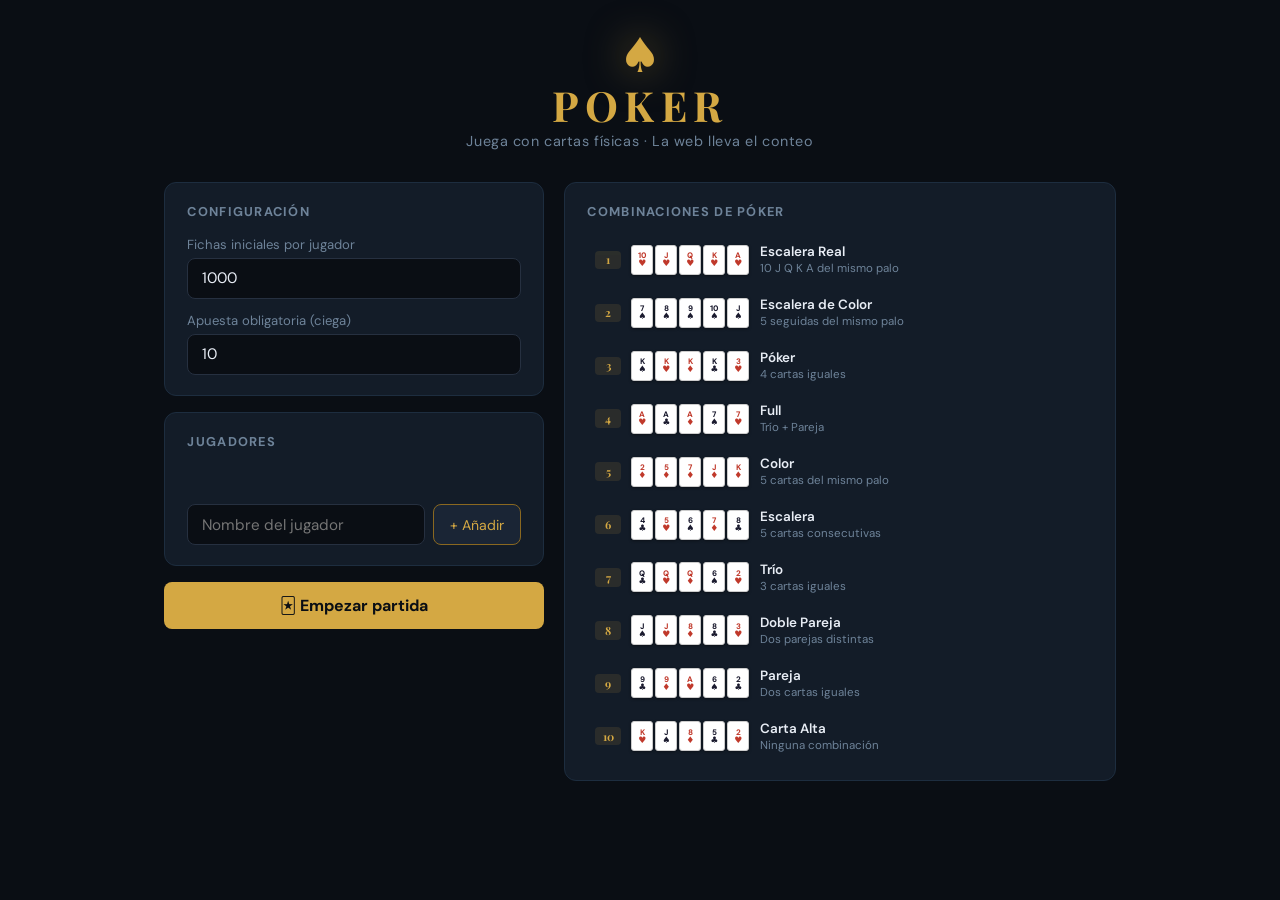
==== POKER/index.html @ 951e8f10 "Add files via upload" ====
<!DOCTYPE html>
<html lang="es">
<head>
  <meta charset="UTF-8">
  <meta name="viewport" content="width=device-width, initial-scale=1.0">
  <title>Poker — Contador de Fichas</title>
  <link rel="stylesheet" href="styles.css">
</head>
<body>
<div id="app">

  <!-- ══════════════════════ SETUP ══════════════════════ -->
  <section id="setup-screen" class="screen active">
    <div class="setup-wrap">
      <div class="setup-header">
        <div class="logo-suit">♠</div>
        <h1>POKER</h1>
        <p class="subtitle">Juega con cartas físicas · La web lleva el conteo</p>
      </div>
      <div class="setup-body">
        <div class="setup-col">
          <div class="setup-card">
            <h2>Configuración</h2>
            <label><span>Fichas iniciales por jugador</span>
              <input type="number" id="initial-money" min="1" value="1000" step="10"></label>
            <label><span>Apuesta obligatoria (ciega)</span>
              <input type="number" id="blind-bet" min="1" value="10" step="1"></label>
          </div>
          <div class="setup-card">
            <h2>Jugadores</h2>
            <div id="players-list"></div>
            <div class="add-player-row">
              <input type="text" id="new-player-name" placeholder="Nombre del jugador" maxlength="20">
              <button type="button" id="add-player-btn">+ Añadir</button>
            </div>
          </div>
          <div id="setup-errors" class="error-msg" hidden></div>
          <button type="button" id="start-game-btn" class="btn-primary">🃏 Empezar partida</button>
        </div>
        <div class="setup-col hands-col">
          <div class="setup-card hands-card">
            <h2>Combinaciones de Póker</h2>
            <div class="hands-visual-list" id="setup-hands-list"></div>
          </div>
        </div>
      </div>
    </div>
  </section>

  <!-- ══════════════════════ GAME ══════════════════════ -->
  <section id="game-screen" class="screen">
    <!-- Top bar -->
    <div class="game-topbar">
      <div class="topbar-left">
        <div class="round-pill">
          <span class="rdot" id="rdot-0"></span>
          <span class="rdot" id="rdot-1"></span>
          <span class="rdot" id="rdot-2"></span>
          <span class="rdot" id="rdot-3"></span>
          <span id="current-round-label" class="round-name">Apuesta inicial</span>
        </div>
      </div>
      <div class="topbar-center"><span class="logo-tiny">♠ POKER</span></div>
      <div class="topbar-right">
        <button class="hands-toggle-btn" id="hands-toggle-btn" title="Ver combinaciones">📋 Manos</button>
      </div>
    </div>

    <!-- Hands overlay -->
    <div id="hands-overlay" class="hands-overlay" hidden>
      <div class="hands-overlay-inner">
        <div class="hands-overlay-header">
          <h3>Combinaciones de Póker</h3>
          <button id="hands-overlay-close" class="overlay-close-btn">✕</button>
        </div>
        <div class="hands-visual-list overlay-hands" id="game-hands-list"></div>
      </div>
    </div>

    <!-- Table area -->
    <div class="game-arena" id="game-arena">
      <div class="poker-table-wrapper" id="poker-table-wrapper">
        <div class="poker-table">
          <div class="table-felt">
            <div class="table-rail-inner"></div>
            <div class="table-center-content">
              <div class="pot-chips-wrap" id="pot-chips"></div>
              <div class="pot-label-txt">BOTE</div>
              <div id="pot-amount" class="pot-num">0</div>
            </div>
          </div>
        </div>
        <div id="players-seats"></div>
      </div>
    </div>

    <!-- Bottom action bar -->
    <div class="action-bar" id="action-bar">
      <div class="action-bar-inner">
        <div class="turn-who">
          <span class="turn-label">Turno de</span>
          <strong id="current-player-name" class="turn-name">—</strong>
        </div>
        <div id="action-buttons" class="action-btns">
          <button type="button" id="btn-pass"  class="btn-action btn-pass">✋ Pasar</button>
          <button type="button" id="btn-call"  class="btn-action btn-call" hidden>🟡 Igualar</button>
          <button type="button" id="btn-raise" class="btn-action btn-raise">📈 Subir</button>
          <button type="button" id="btn-fold"  class="btn-action btn-fold">❌ Retirarse</button>
        </div>
      </div>
    </div>

    <!-- Raise modal -->
    <div id="raise-modal" class="modal" hidden>
      <div class="modal-content">
        <h3>¿Cuánto apuestas?</h3>
        <p class="modal-hint" id="raise-hint">Apuesta total en esta ronda</p>
        <input type="number" id="raise-amount" min="1" placeholder="Cantidad total">
        <div class="quick-bets">
          <button type="button" class="qb qb-sub" data-sub="1000">−1000</button>
          <button type="button" class="qb qb-sub" data-sub="100">−100</button>
          <button type="button" class="qb qb-sub" data-sub="10">−10</button>
          <span class="qb-divider"></span>
          <button type="button" class="qb" data-add="10">+10</button>
          <button type="button" class="qb" data-add="100">+100</button>
          <button type="button" class="qb" data-add="1000">+1000</button>
          <button type="button" class="qb qb-allin" id="btn-allin">All In</button>
        </div>
        <div class="modal-actions">
          <button type="button" id="raise-confirm" class="raise-confirm-btn">✅ Apostar</button>
          <button type="button" id="raise-cancel"  class="raise-cancel-btn">Cancelar</button>
        </div>
      </div>
    </div>
  </section>

  <!-- ══════════════════════ END ══════════════════════ -->
  <section id="end-screen" class="screen">
    <div class="end-wrap">
      <div class="end-main">
        <h1>🏆 Fin de la Mano</h1>
        <div class="end-pot-box">
          <div class="end-pot-chips" id="end-pot-chips"></div>
          <div class="pot-label-txt">BOTE</div>
          <div id="end-pot-amount" class="pot-num big">0</div>
        </div>
        <p id="end-winner-label" class="end-winner-label" hidden></p>
        <div id="end-tie-section" class="end-tie-section" hidden></div>
        <p class="who-won-lbl">¿Quién ha ganado?</p>
        <div id="winner-buttons"></div>
        <div class="end-actions">
          <button type="button" id="add-player-between-btn" class="btn-secondary">+ Añadir jugador</button>
          <button type="button" id="next-hand-btn" class="btn-primary" disabled>Siguiente mano →</button>
        </div>
      </div>
      <div class="end-hands-col">
        <div class="setup-card hands-card compact">
          <h2>Combinaciones</h2>
          <div class="hands-visual-list" id="end-hands-list"></div>
        </div>
      </div>
    </div>
  </section>

  <!-- Modal añadir jugador -->
  <div id="add-player-modal" class="modal" hidden>
    <div class="modal-content">
      <h3>➕ Añadir jugador</h3>
      <p class="modal-hint">Entrará en la siguiente mano con fichas iniciales.</p>
      <input type="text" id="new-player-between-name" placeholder="Nombre" maxlength="20">
      <div class="modal-actions">
        <button type="button" id="add-player-between-confirm" class="raise-confirm-btn">Añadir</button>
        <button type="button" id="add-player-between-cancel"  class="raise-cancel-btn">Cancelar</button>
      </div>
    </div>
  </div>

  <!-- Modal rejoin -->
  <div id="rejoin-modal" class="modal" hidden>
    <div class="modal-content">
      <h3>💸 Sin fichas</h3>
      <p id="rejoin-text"></p>
      <div class="rejoin-actions">
        <button type="button" id="rejoin-yes" class="btn-primary">Sí, volver a jugar</button>
        <button type="button" id="rejoin-no"  class="raise-cancel-btn">No, eliminar</button>
      </div>
    </div>
  </div>

</div>
<script src="app.js"></script>
</body>
</html>
---- POKER/styles.css ----
@import url('https://fonts.googleapis.com/css2?family=Playfair+Display:wght@700;900&family=DM+Sans:wght@400;500;600;700&display=swap');

:root {
  --bg: #0a0e14;
  --surface: #131c28;
  --surface2: #1a2535;
  --surface3: #212f44;
  --accent: #d4a843;
  --accent2: #e8c86a;
  --accent-dim: #8a6820;
  --text: #e8edf5;
  --muted: #6e8399;
  --danger: #e05a52;
  --success: #3cba58;
  --felt: #1a6b3c;
  --felt-hi: #20834a;
  --felt-lo: #114828;
  --rail: #8b6520;
  --rail-dark: #5a3d10;
  --radius: 12px;
  --font: 'DM Sans', system-ui, sans-serif;
  --fdisplay: 'Playfair Display', Georgia, serif;
  --action-bar-h: 90px;
  --topbar-h: 54px;
}

*, *::before, *::after { box-sizing: border-box; margin: 0; padding: 0; }

html, body { height: 100%; }

body {
  font-family: var(--font);
  background: var(--bg);
  color: var(--text);
  overflow-x: hidden;
}

#app { min-height: 100%; }

.screen { display: none; }
.screen.active { display: flex; flex-direction: column; min-height: 100vh; }

/* ═══════════════════════════════════ SETUP ═══════════════════════════════════ */

.setup-wrap {
  max-width: 1000px;
  margin: 0 auto;
  padding: 2rem 1.5rem 3rem;
  width: 100%;
}

.setup-header {
  text-align: center;
  margin-bottom: 2rem;
}

.logo-suit {
  font-size: 3rem;
  color: var(--accent);
  line-height: 1;
  text-shadow: 0 0 40px rgba(212,168,67,.5);
  display: block;
  margin-bottom: .25rem;
}

h1 {
  font-family: var(--fdisplay);
  font-size: 2.6rem;
  letter-spacing: .15em;
  color: var(--accent);
  line-height: 1;
}

.subtitle {
  color: var(--muted);
  font-size: .9rem;
  margin-top: .4rem;
  letter-spacing: .04em;
}

.setup-body {
  display: grid;
  grid-template-columns: 380px 1fr;
  gap: 1.25rem;
  align-items: start;
}

@media (max-width: 760px) {
  .setup-body { grid-template-columns: 1fr; }
  .hands-col { display: none; }
}

.setup-col { display: flex; flex-direction: column; gap: 1rem; }

.setup-card {
  background: var(--surface);
  border-radius: var(--radius);
  padding: 1.25rem 1.4rem;
  border: 1px solid #1d2d3f;
}

.setup-card h2 {
  font-size: .8rem;
  text-transform: uppercase;
  letter-spacing: .1em;
  color: var(--muted);
  margin-bottom: 1rem;
}

.setup-card label { display: block; margin-bottom: .8rem; }
.setup-card label:last-of-type { margin-bottom: 0; }
.setup-card label > span {
  display: block;
  font-size: .82rem;
  color: var(--muted);
  margin-bottom: .3rem;
}

input[type="number"], input[type="text"] {
  width: 100%;
  padding: .6rem .85rem;
  border: 1px solid #263040;
  border-radius: 8px;
  background: var(--bg);
  color: var(--text);
  font-size: .95rem;
  font-family: var(--font);
  transition: border-color .2s;
}
input:focus { outline: none; border-color: var(--accent); }

.add-player-row { display: flex; gap: .5rem; margin-top: 1rem; }
.add-player-row input { flex: 1; }

#players-list { display: flex; flex-wrap: wrap; gap: .4rem; min-height: 1.4rem; }

.player-tag {
  display: inline-flex; align-items: center; gap: .3rem;
  background: var(--bg); border: 1px solid #263040;
  padding: .3rem .65rem; border-radius: 20px; font-size: .83rem;
}
.player-tag button {
  background: none; border: none; color: var(--muted);
  cursor: pointer; font-size: 1rem; line-height: 1; padding: 0 .1rem;
}
.player-tag button:hover { color: var(--danger); }

.error-msg { color: var(--danger); font-size: .84rem; }

button#add-player-btn {
  background: var(--surface2); color: var(--accent);
  border: 1px solid var(--accent-dim);
  padding: .6rem 1rem; border-radius: 8px;
  cursor: pointer; font-size: .88rem; font-family: var(--font);
  white-space: nowrap; transition: background .2s;
}
button#add-player-btn:hover { background: var(--surface3); }

.btn-primary {
  background: var(--accent); color: #0a0e14;
  border: none; padding: .8rem 1.5rem;
  border-radius: 8px; font-size: 1rem;
  font-weight: 700; font-family: var(--font);
  cursor: pointer; width: 100%;
  transition: background .2s, transform .1s;
}
.btn-primary:hover { background: var(--accent2); }
.btn-primary:active { transform: scale(.98); }
.btn-primary:disabled { opacity: .45; cursor: not-allowed; }

.btn-secondary {
  background: var(--surface2); color: var(--text);
  border: 1px solid #263040; padding: .72rem 1.2rem;
  border-radius: 8px; font-size: .9rem;
  font-family: var(--font); cursor: pointer;
  transition: background .2s;
}
.btn-secondary:hover { background: var(--surface3); }

/* ═══════════════════ HANDS TABLE (setup & end) ═══════════════════ */

.hands-card { overflow: hidden; }
.hands-card.compact { max-height: 90vh; overflow-y: auto; }

.hands-visual-list { display: flex; flex-direction: column; gap: .35rem; }

.hand-entry {
  display: flex; align-items: center; gap: .65rem;
  padding: .45rem .5rem; border-radius: 8px;
  transition: background .15s; cursor: default;
}
.hand-entry:hover { background: var(--surface2); }

.hand-rank {
  font-family: var(--fdisplay);
  font-size: .7rem; font-weight: 700;
  color: var(--accent);
  background: rgba(212,168,67,.12);
  border-radius: 4px; padding: .1rem .35rem;
  min-width: 1.6rem; text-align: center; flex-shrink: 0;
}

.hand-cards { display: flex; gap: 2px; flex-shrink: 0; }

/* Mini playing card */
.mc {
  width: 22px; height: 30px;
  border-radius: 3px;
  background: #fff;
  display: flex; flex-direction: column;
  align-items: center; justify-content: center;
  font-size: 9px; font-weight: 800;
  line-height: 1; border: 1px solid #ccc;
  box-shadow: 0 1px 3px rgba(0,0,0,.4);
  flex-shrink: 0; position: relative; overflow: hidden;
}
.mc .cv { font-size: 8px; line-height: 1; }
.mc .cs { font-size: 9px; line-height: 1; }
.mc.red { color: #c0392b; }
.mc.blk { color: #1a1a2e; }

.hand-info { flex: 1; min-width: 0; }
.hand-info-name { font-size: .84rem; font-weight: 600; }
.hand-info-desc { font-size: .72rem; color: var(--muted); margin-top: 1px; }

/* overlay version — 2 columns */
.overlay-hands {
  display: grid;
  grid-template-columns: 1fr 1fr;
  gap: .35rem .75rem;
}

/* ═══════════════════════════════════ GAME ═══════════════════════════════════ */

#game-screen { min-height: 100vh; }

/* Top bar */
.game-topbar {
  height: var(--topbar-h);
  background: rgba(10,14,20,.95);
  border-bottom: 1px solid #1a2535;
  display: flex; align-items: center;
  justify-content: space-between;
  padding: 0 1rem;
  position: fixed; top: 0; left: 0; right: 0;
  z-index: 50;
  backdrop-filter: blur(10px);
}

.topbar-left, .topbar-right { display: flex; align-items: center; gap: .6rem; flex: 1; }
.topbar-right { justify-content: flex-end; }
.topbar-center { font-family: var(--fdisplay); color: var(--accent); font-size: 1rem; letter-spacing: .12em; }

.round-pill {
  display: flex; align-items: center; gap: .4rem;
  background: var(--surface); border-radius: 20px;
  padding: .3rem .8rem; border: 1px solid #1d2d3f;
}
.rdot {
  width: 7px; height: 7px; border-radius: 50%;
  background: #263040; transition: background .3s;
}
.rdot.active { background: var(--accent); }
.round-name {
  font-size: .82rem; font-weight: 600; color: var(--accent);
  letter-spacing: .03em;
}

.hands-toggle-btn {
  background: var(--surface); border: 1px solid #1d2d3f;
  color: var(--text); padding: .35rem .75rem;
  border-radius: 8px; cursor: pointer; font-size: .82rem;
  font-family: var(--font); transition: background .2s;
}
.hands-toggle-btn:hover { background: var(--surface3); border-color: var(--accent-dim); }

/* Hands overlay panel */
.hands-overlay {
  position: fixed; top: var(--topbar-h); right: 0; bottom: var(--action-bar-h);
  width: min(420px, 100vw);
  background: var(--surface);
  border-left: 1px solid #1d2d3f;
  z-index: 49; overflow-y: auto;
  box-shadow: -8px 0 30px rgba(0,0,0,.5);
  animation: slideIn .2s ease-out;
}
@keyframes slideIn {
  from { transform: translateX(100%); opacity: 0; }
  to   { transform: translateX(0);    opacity: 1; }
}
.hands-overlay[hidden] { display: none !important; }

.hands-overlay-inner { padding: 1rem 1.2rem 1.5rem; }
.hands-overlay-header {
  display: flex; justify-content: space-between; align-items: center;
  margin-bottom: 1rem;
}
.hands-overlay-header h3 {
  font-family: var(--fdisplay); color: var(--accent); font-size: 1.1rem;
}
.overlay-close-btn {
  background: none; border: none; color: var(--muted);
  font-size: 1.1rem; cursor: pointer; padding: .2rem .4rem;
  border-radius: 6px;
}
.overlay-close-btn:hover { background: var(--surface3); color: var(--text); }

/* ─── GAME ARENA ─── */
.game-arena {
  position: fixed;
  top: var(--topbar-h);
  left: 0; right: 0;
  bottom: var(--action-bar-h);
  display: flex;
  align-items: center;
  justify-content: center;
  overflow: visible;
}

.poker-table-wrapper {
  position: relative;
  /* Sized by JS to fit the arena */
}

.poker-table {
  position: relative;
  border-radius: 50%;
  border: 10px solid var(--rail);
  box-shadow:
    0 0 0 4px var(--rail-dark),
    0 0 0 14px #3d2008,
    0 30px 80px rgba(0,0,0,.8),
    inset 0 0 100px rgba(0,0,0,.35);
}

.table-felt {
  width: 100%; height: 100%;
  border-radius: 50%;
  background: radial-gradient(ellipse at 35% 38%,
    var(--felt-hi) 0%,
    var(--felt) 50%,
    var(--felt-lo) 100%);
  display: flex; align-items: center; justify-content: center;
  position: relative; overflow: hidden;
}

.table-felt::before {
  content: '';
  position: absolute; inset: 0; border-radius: 50%;
  background: repeating-linear-gradient(
    -45deg,
    transparent, transparent 24px,
    rgba(0,0,0,.04) 24px, rgba(0,0,0,.04) 25px
  );
}

.table-rail-inner {
  position: absolute; inset: 6%;
  border-radius: 50%;
  border: 1.5px solid rgba(255,255,255,.07);
}

.table-center-content {
  position: relative; z-index: 2; text-align: center;
}

.pot-chips-wrap, .end-pot-chips {
  display: flex; flex-wrap: wrap; justify-content: center;
  gap: 3px; max-width: 160px; margin: 0 auto 6px;
  min-height: 20px;
}

.chip {
  width: 22px; height: 22px; border-radius: 50%;
  border: 3px solid rgba(255,255,255,.25);
  box-shadow: 0 2px 5px rgba(0,0,0,.6), inset 0 1px 0 rgba(255,255,255,.2);
  animation: chipPop .25s ease-out;
}
@keyframes chipPop {
  from { transform: scale(.5); opacity: 0; }
  to   { transform: scale(1);  opacity: 1; }
}
.chip.white  { background: #f0f0f0; border-color: #aaa; }
.chip.red    { background: #c0392b; }
.chip.blue   { background: #2980b9; }
.chip.green  { background: #27ae60; }
.chip.black  { background: #1a1a1a; }
.chip.purple { background: #7d3c98; }

.pot-label-txt {
  font-size: .65rem; letter-spacing: .12em;
  text-transform: uppercase; color: rgba(255,255,255,.45);
}
.pot-num {
  font-family: var(--fdisplay); font-size: 1.8rem;
  font-weight: 900; color: var(--accent2);
  text-shadow: 0 2px 16px rgba(212,168,67,.55);
  line-height: 1.1;
}
.pot-num.big { font-size: 2.4rem; }

/* ─── PLAYER SEATS ─── */
#players-seats {
  position: absolute; inset: 0; pointer-events: none;
}

.player-seat {
  position: absolute;
  transform: translate(-50%, -50%);
  pointer-events: all;
}

.player-card {
  background: rgba(19,28,40,.92);
  border: 2px solid #263040;
  border-radius: 10px;
  padding: .6rem .8rem;
  min-width: 90px; max-width: 115px;
  text-align: center;
  transition: border-color .2s, box-shadow .2s;
  backdrop-filter: blur(6px);
}
.player-card.current-turn {
  border-color: var(--accent);
  box-shadow: 0 0 18px rgba(212,168,67,.45);
}
.player-card.folded { opacity: .35; filter: grayscale(.6); }

.player-card .name {
  font-weight: 700; font-size: .82rem;
  word-break: break-word; margin-bottom: .2rem;
  white-space: nowrap; overflow: hidden; text-overflow: ellipsis;
}
.player-card .balance { color: var(--muted); font-size: .72rem; }
.player-card .bet {
  margin-top: .25rem; font-size: .72rem;
  color: var(--accent); font-weight: 700;
}

.player-card.current-turn::before {
  content: '▼';
  position: absolute; top: -18px; left: 50%;
  transform: translateX(-50%);
  font-size: .75rem; color: var(--accent);
  animation: arrowBounce .8s ease-in-out infinite;
}
@keyframes arrowBounce {
  0%,100% { transform: translateX(-50%) translateY(0); }
  50%      { transform: translateX(-50%) translateY(-4px); }
}

/* ─── ACTION BAR ─── */
.action-bar {
  position: fixed; bottom: 0; left: 0; right: 0;
  height: var(--action-bar-h);
  background: rgba(10,14,20,.97);
  border-top: 1px solid #1a2535;
  z-index: 50;
  backdrop-filter: blur(12px);
  display: flex; align-items: center;
}

.action-bar-inner {
  width: 100%; max-width: 900px; margin: 0 auto;
  padding: 0 1rem;
  display: flex; align-items: center; gap: 1rem;
}

.turn-who {
  display: flex; flex-direction: column; gap: 1px;
  min-width: 90px; flex-shrink: 0;
}
.turn-label { font-size: .7rem; color: var(--muted); text-transform: uppercase; letter-spacing: .06em; }
.turn-name { font-size: 1rem; color: var(--accent); font-family: var(--fdisplay); }

.action-btns {
  display: flex; gap: .5rem; flex: 1; flex-wrap: wrap;
}

.btn-action {
  padding: .55rem 1.1rem;
  border-radius: 8px; font-size: .88rem;
  font-family: var(--font); font-weight: 700;
  cursor: pointer; border: 2px solid transparent;
  transition: all .15s; white-space: nowrap;
}

.btn-pass  { background: var(--surface2); color: var(--text); border-color: #263040; }
.btn-pass:hover  { border-color: var(--muted); }
.btn-call  { background: rgba(212,168,67,.14); color: var(--accent); border-color: var(--accent-dim); }
.btn-call:hover  { background: rgba(212,168,67,.26); }
.btn-raise { background: rgba(60,186,88,.12); color: var(--success); border-color: rgba(60,186,88,.35); }
.btn-raise:hover { background: rgba(60,186,88,.24); }
.btn-fold  { background: rgba(224,90,82,.1); color: var(--danger); border-color: rgba(224,90,82,.3); }
.btn-fold:hover  { background: rgba(224,90,82,.2); }

/* ═══════════════════════════════════ MODALS ═══════════════════════════════════ */

.modal {
  position: fixed; inset: 0;
  background: rgba(0,0,0,.75);
  display: flex; align-items: center; justify-content: center;
  z-index: 200; padding: 1rem;
  backdrop-filter: blur(6px);
}
.modal[hidden] { display: none !important; }

.modal-content {
  background: var(--surface);
  border-radius: var(--radius);
  padding: 1.6rem 1.75rem;
  max-width: 360px; width: 100%;
  border: 1px solid #263040;
  box-shadow: 0 20px 60px rgba(0,0,0,.65);
}
.modal-content h3 {
  font-family: var(--fdisplay); font-size: 1.25rem;
  color: var(--accent); margin-bottom: .5rem;
}
.modal-hint { font-size: .8rem; color: var(--muted); margin-bottom: .7rem; }
.modal-content input { width: 100%; margin-bottom: .75rem; }

.quick-bets { display: flex; gap: .4rem; margin-bottom: 1rem; flex-wrap: wrap; align-items: center; }
.qb {
  flex: 1; padding: .5rem .2rem;
  border-radius: 6px; border: 1px solid #263040;
  background: var(--bg); color: var(--text);
  font-size: .82rem; font-family: var(--font);
  font-weight: 700; cursor: pointer; transition: all .15s;
}
.qb:hover { border-color: var(--accent-dim); color: var(--accent); background: var(--surface2); }
.qb-allin { background: rgba(212,168,67,.12); color: var(--accent); border-color: var(--accent-dim); }
.qb-allin:hover { background: rgba(212,168,67,.24); }
.qb-sub { background: rgba(224,90,82,.08); color: var(--danger); border-color: rgba(224,90,82,.3); }
.qb-sub:hover { background: rgba(224,90,82,.2); border-color: var(--danger); }
.qb-divider { width: 1px; background: #263040; margin: 0 2px; align-self: stretch; flex-shrink: 0; }

.modal-actions { display: flex; gap: .5rem; }
.raise-confirm-btn {
  flex: 1; padding: .65rem; border-radius: 8px;
  border: none; font-size: .95rem; font-family: var(--font);
  font-weight: 700; cursor: pointer;
  background: var(--accent); color: #0a0e14;
  transition: background .15s;
}
.raise-confirm-btn:hover { background: var(--accent2); }
.raise-cancel-btn {
  flex: 1; padding: .65rem; border-radius: 8px;
  border: 1px solid #263040; font-size: .95rem;
  font-family: var(--font); cursor: pointer;
  background: var(--surface2); color: var(--text);
}
.raise-cancel-btn:hover { background: var(--surface3); }

.rejoin-actions { display: flex; gap: .5rem; margin-top: 1rem; }
.rejoin-actions .btn-primary { max-width: none; }

/* ═══════════════════════════════════ END SCREEN ═══════════════════════════════════ */

#end-screen { padding: 2rem 1.5rem; }

.end-wrap {
  max-width: 960px; margin: 0 auto;
  display: grid; grid-template-columns: 1fr 280px; gap: 1.5rem;
  align-items: start;
}
@media (max-width: 720px) {
  .end-wrap { grid-template-columns: 1fr; }
  .end-hands-col { display: none; }
}

.end-main h1 {
  font-family: var(--fdisplay); font-size: 2rem;
  color: var(--accent); margin-bottom: 1rem;
}

.end-pot-box {
  background: var(--surface); border: 1px solid #1d2d3f;
  border-radius: var(--radius); padding: 1.1rem 1.4rem;
  display: inline-block; text-align: center;
  margin-bottom: 1.25rem;
}

.end-winner-label {
  font-family: var(--fdisplay); font-size: 1.1rem;
  color: var(--accent); font-weight: 700; margin: .5rem 0;
}

.who-won-lbl { color: var(--muted); font-size: .88rem; margin: 1rem 0 .5rem; }

#winner-buttons {
  display: flex; flex-wrap: wrap; gap: .5rem; margin-bottom: 1.5rem;
}
#winner-buttons button {
  background: var(--surface); color: var(--text);
  border: 2px solid #263040; padding: .6rem 1.1rem;
  border-radius: 8px; font-size: .9rem;
  font-family: var(--font); cursor: pointer; transition: all .15s;
}
#winner-buttons button:hover { border-color: var(--accent); color: var(--accent); }
#winner-buttons button.winner-selected {
  border-color: var(--accent); color: var(--accent);
  background: rgba(212,168,67,.15);
}
.btn-empate { border-style: dashed !important; color: var(--muted) !important; }
.btn-empate:hover, .btn-empate.active {
  border-color: var(--accent) !important; color: var(--accent) !important;
}

.end-actions { display: flex; gap: .75rem; flex-wrap: wrap; }
.end-actions .btn-primary { max-width: 200px; }

.end-tie-section {
  margin: .75rem 0; padding: 1rem;
  background: var(--surface); border-radius: var(--radius);
  border: 1px solid #1d2d3f;
}
.end-tie-question { font-weight: 600; margin-bottom: .75rem; font-size: .92rem; }
.end-tie-checkboxes { display: flex; flex-wrap: wrap; gap: .45rem; }
.end-tie-option {
  display: flex; align-items: center; gap: .4rem;
  cursor: pointer; font-size: .88rem;
  padding: .38rem .7rem; border-radius: 8px;
  background: var(--bg); border: 1px solid #263040;
  transition: all .15s;
}
.end-tie-option:hover { border-color: var(--accent-dim); }
.end-tie-option:has(input:checked) {
  border-color: var(--accent);
  background: rgba(212,168,67,.12); color: var(--accent);
}
.end-tie-option input { position: absolute; opacity: 0; width: 0; height: 0; }
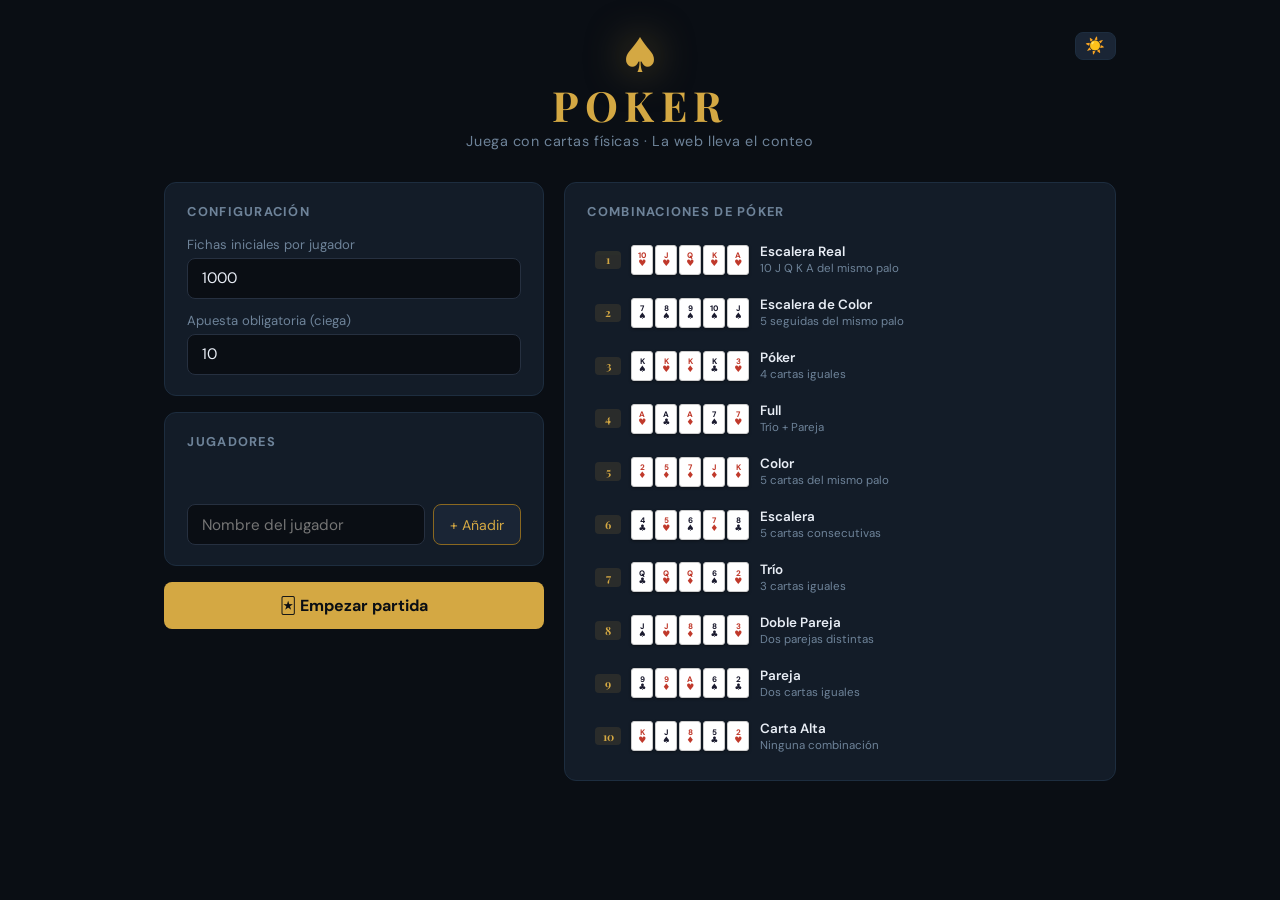
==== commit 8cba8923: "Add files via upload" ====
--- a/POKER/index.html
+++ b/POKER/index.html
@@ -16,6 +16,7 @@
         <div class="logo-suit">♠</div>
         <h1>POKER</h1>
         <p class="subtitle">Juega con cartas físicas · La web lleva el conteo</p>
+        <button type="button" id="theme-toggle-setup" class="theme-btn" title="Cambiar tema">☀️</button>
       </div>
       <div class="setup-body">
         <div class="setup-col">
@@ -62,35 +63,34 @@
       </div>
       <div class="topbar-center"><span class="logo-tiny">♠ POKER</span></div>
       <div class="topbar-right">
-        <button class="hands-toggle-btn" id="hands-toggle-btn" title="Ver combinaciones">📋 Manos</button>
+        <button type="button" id="theme-toggle" class="theme-btn" title="Cambiar tema">☀️</button>
       </div>
     </div>
 
-    <!-- Hands overlay -->
-    <div id="hands-overlay" class="hands-overlay" hidden>
-      <div class="hands-overlay-inner">
-        <div class="hands-overlay-header">
-          <h3>Combinaciones de Póker</h3>
-          <button id="hands-overlay-close" class="overlay-close-btn">✕</button>
-        </div>
-        <div class="hands-visual-list overlay-hands" id="game-hands-list"></div>
-      </div>
-    </div>
-
-    <!-- Table area -->
-    <div class="game-arena" id="game-arena">
-      <div class="poker-table-wrapper" id="poker-table-wrapper">
-        <div class="poker-table">
-          <div class="table-felt">
-            <div class="table-rail-inner"></div>
-            <div class="table-center-content">
-              <div class="pot-chips-wrap" id="pot-chips"></div>
-              <div class="pot-label-txt">BOTE</div>
-              <div id="pot-amount" class="pot-num">0</div>
+    <!-- Two-column layout: table + hands -->
+    <div class="game-body" id="game-body">
+      <div class="game-arena" id="game-arena">
+        <div class="poker-table-wrapper" id="poker-table-wrapper">
+          <div class="poker-table">
+            <div class="table-felt">
+              <div class="table-rail-inner"></div>
+              <div class="table-center-content">
+                <div class="pot-chips-wrap" id="pot-chips"></div>
+                <div class="pot-label-txt">BOTE</div>
+                <div id="pot-amount" class="pot-num">0</div>
+              </div>
             </div>
           </div>
+          <div id="players-seats"></div>
         </div>
-        <div id="players-seats"></div>
+      </div>
+
+      <!-- Fixed hands panel -->
+      <div class="game-hands-panel">
+        <div class="setup-card hands-card compact">
+          <h2>Combinaciones</h2>
+          <div class="hands-visual-list" id="game-hands-list"></div>
+        </div>
       </div>
     </div>
 
--- a/POKER/styles.css
+++ b/POKER/styles.css
@@ -1,31 +1,59 @@
 @import url('https://fonts.googleapis.com/css2?family=Playfair+Display:wght@700;900&family=DM+Sans:wght@400;500;600;700&display=swap');
 
+/* ══════════════════════ TOKENS — DARK (default) ══════════════════════ */
 :root {
-  --bg: #0a0e14;
-  --surface: #131c28;
-  --surface2: #1a2535;
-  --surface3: #212f44;
-  --accent: #d4a843;
-  --accent2: #e8c86a;
+  --bg:         #0a0e14;
+  --surface:    #131c28;
+  --surface2:   #1a2535;
+  --surface3:   #212f44;
+  --accent:     #d4a843;
+  --accent2:    #e8c86a;
   --accent-dim: #8a6820;
-  --text: #e8edf5;
-  --muted: #6e8399;
-  --danger: #e05a52;
-  --success: #3cba58;
-  --felt: #1a6b3c;
-  --felt-hi: #20834a;
-  --felt-lo: #114828;
-  --rail: #8b6520;
-  --rail-dark: #5a3d10;
-  --radius: 12px;
-  --font: 'DM Sans', system-ui, sans-serif;
-  --fdisplay: 'Playfair Display', Georgia, serif;
+  --text:       #e8edf5;
+  --text2:      #b0bfcc;
+  --muted:      #6e8399;
+  --danger:     #e05a52;
+  --success:    #3cba58;
+  --felt:       #1a6b3c;
+  --felt-hi:    #20834a;
+  --felt-lo:    #114828;
+  --rail:       #8b6520;
+  --rail-dark:  #5a3d10;
+  --border:     #1d2d3f;
+  --border2:    #263040;
+  --radius:     12px;
+  --font:       'DM Sans', system-ui, sans-serif;
+  --fdisplay:   'Playfair Display', Georgia, serif;
   --action-bar-h: 90px;
-  --topbar-h: 54px;
+  --topbar-h:     54px;
+  --shadow-modal: 0 20px 60px rgba(0,0,0,.65);
+}
+
+/* ══════════════════════ TOKENS — LIGHT ══════════════════════ */
+[data-theme="light"] {
+  --bg:         #f0f2f5;
+  --surface:    #ffffff;
+  --surface2:   #f4f6f9;
+  --surface3:   #e8ecf2;
+  --accent:     #b8860b;
+  --accent2:    #d4a017;
+  --accent-dim: #c8941a;
+  --text:       #1a2535;
+  --text2:      #3a4d60;
+  --muted:      #7a8fa3;
+  --danger:     #d04040;
+  --success:    #2a9e48;
+  --felt:       #1a6b3c;
+  --felt-hi:    #20834a;
+  --felt-lo:    #114828;
+  --rail:       #8b6520;
+  --rail-dark:  #5a3d10;
+  --border:     #d8dfe8;
+  --border2:    #c8d2de;
+  --shadow-modal: 0 20px 60px rgba(0,0,0,.22);
 }
 
 *, *::before, *::after { box-sizing: border-box; margin: 0; padding: 0; }
-
 html, body { height: 100%; }
 
 body {
@@ -33,14 +61,27 @@
   background: var(--bg);
   color: var(--text);
   overflow-x: hidden;
+  transition: background .3s, color .3s;
 }
 
 #app { min-height: 100%; }
-
 .screen { display: none; }
 .screen.active { display: flex; flex-direction: column; min-height: 100vh; }
 
-/* ═══════════════════════════════════ SETUP ═══════════════════════════════════ */
+/* ══════════════════ THEME BUTTON ══════════════════ */
+.theme-btn {
+  background: var(--surface2);
+  border: 1px solid var(--border);
+  border-radius: 8px;
+  padding: .32rem .6rem;
+  font-size: 1rem;
+  cursor: pointer;
+  line-height: 1;
+  transition: background .2s;
+}
+.theme-btn:hover { background: var(--surface3); }
+
+/* ══════════════════════════════════ SETUP ══════════════════════════════════ */
 
 .setup-wrap {
   max-width: 1000px;
@@ -52,6 +93,12 @@
 .setup-header {
   text-align: center;
   margin-bottom: 2rem;
+  position: relative;
+}
+
+.setup-header .theme-btn {
+  position: absolute;
+  right: 0; top: 0;
 }
 
 .logo-suit {
@@ -96,7 +143,8 @@
   background: var(--surface);
   border-radius: var(--radius);
   padding: 1.25rem 1.4rem;
-  border: 1px solid #1d2d3f;
+  border: 1px solid var(--border);
+  transition: background .3s, border-color .3s;
 }
 
 .setup-card h2 {
@@ -119,13 +167,13 @@
 input[type="number"], input[type="text"] {
   width: 100%;
   padding: .6rem .85rem;
-  border: 1px solid #263040;
+  border: 1px solid var(--border2);
   border-radius: 8px;
   background: var(--bg);
   color: var(--text);
   font-size: .95rem;
   font-family: var(--font);
-  transition: border-color .2s;
+  transition: border-color .2s, background .3s, color .3s;
 }
 input:focus { outline: none; border-color: var(--accent); }
 
@@ -136,7 +184,7 @@
 
 .player-tag {
   display: inline-flex; align-items: center; gap: .3rem;
-  background: var(--bg); border: 1px solid #263040;
+  background: var(--bg); border: 1px solid var(--border2);
   padding: .3rem .65rem; border-radius: 20px; font-size: .83rem;
 }
 .player-tag button {
@@ -170,18 +218,17 @@
 
 .btn-secondary {
   background: var(--surface2); color: var(--text);
-  border: 1px solid #263040; padding: .72rem 1.2rem;
+  border: 1px solid var(--border2); padding: .72rem 1.2rem;
   border-radius: 8px; font-size: .9rem;
   font-family: var(--font); cursor: pointer;
   transition: background .2s;
 }
 .btn-secondary:hover { background: var(--surface3); }
 
-/* ═══════════════════ HANDS TABLE (setup & end) ═══════════════════ */
+/* ═══════════════════ HANDS TABLE ═══════════════════ */
 
 .hands-card { overflow: hidden; }
 .hands-card.compact { max-height: 90vh; overflow-y: auto; }
-
 .hands-visual-list { display: flex; flex-direction: column; gap: .35rem; }
 
 .hand-entry {
@@ -192,27 +239,21 @@
 .hand-entry:hover { background: var(--surface2); }
 
 .hand-rank {
-  font-family: var(--fdisplay);
-  font-size: .7rem; font-weight: 700;
-  color: var(--accent);
-  background: rgba(212,168,67,.12);
+  font-family: var(--fdisplay); font-size: .7rem; font-weight: 700;
+  color: var(--accent); background: rgba(212,168,67,.12);
   border-radius: 4px; padding: .1rem .35rem;
   min-width: 1.6rem; text-align: center; flex-shrink: 0;
 }
 
 .hand-cards { display: flex; gap: 2px; flex-shrink: 0; }
 
-/* Mini playing card */
 .mc {
-  width: 22px; height: 30px;
-  border-radius: 3px;
-  background: #fff;
-  display: flex; flex-direction: column;
+  width: 22px; height: 30px; border-radius: 3px;
+  background: #fff; display: flex; flex-direction: column;
   align-items: center; justify-content: center;
-  font-size: 9px; font-weight: 800;
-  line-height: 1; border: 1px solid #ccc;
-  box-shadow: 0 1px 3px rgba(0,0,0,.4);
-  flex-shrink: 0; position: relative; overflow: hidden;
+  font-size: 9px; font-weight: 800; line-height: 1;
+  border: 1px solid #ccc; box-shadow: 0 1px 3px rgba(0,0,0,.4);
+  flex-shrink: 0; overflow: hidden;
 }
 .mc .cv { font-size: 8px; line-height: 1; }
 .mc .cs { font-size: 9px; line-height: 1; }
@@ -223,13 +264,6 @@
 .hand-info-name { font-size: .84rem; font-weight: 600; }
 .hand-info-desc { font-size: .72rem; color: var(--muted); margin-top: 1px; }
 
-/* overlay version — 2 columns */
-.overlay-hands {
-  display: grid;
-  grid-template-columns: 1fr 1fr;
-  gap: .35rem .75rem;
-}
-
 /* ═══════════════════════════════════ GAME ═══════════════════════════════════ */
 
 #game-screen { min-height: 100vh; }
@@ -238,13 +272,18 @@
 .game-topbar {
   height: var(--topbar-h);
   background: rgba(10,14,20,.95);
-  border-bottom: 1px solid #1a2535;
+  border-bottom: 1px solid var(--border);
   display: flex; align-items: center;
   justify-content: space-between;
   padding: 0 1rem;
   position: fixed; top: 0; left: 0; right: 0;
   z-index: 50;
   backdrop-filter: blur(10px);
+  transition: background .3s, border-color .3s;
+}
+
+[data-theme="light"] .game-topbar {
+  background: rgba(240,242,245,.97);
 }
 
 .topbar-left, .topbar-right { display: flex; align-items: center; gap: .6rem; flex: 1; }
@@ -254,73 +293,51 @@
 .round-pill {
   display: flex; align-items: center; gap: .4rem;
   background: var(--surface); border-radius: 20px;
-  padding: .3rem .8rem; border: 1px solid #1d2d3f;
+  padding: .3rem .8rem; border: 1px solid var(--border);
 }
 .rdot {
   width: 7px; height: 7px; border-radius: 50%;
-  background: #263040; transition: background .3s;
+  background: var(--border2); transition: background .3s;
 }
 .rdot.active { background: var(--accent); }
-.round-name {
-  font-size: .82rem; font-weight: 600; color: var(--accent);
-  letter-spacing: .03em;
-}
-
-.hands-toggle-btn {
-  background: var(--surface); border: 1px solid #1d2d3f;
-  color: var(--text); padding: .35rem .75rem;
-  border-radius: 8px; cursor: pointer; font-size: .82rem;
-  font-family: var(--font); transition: background .2s;
-}
-.hands-toggle-btn:hover { background: var(--surface3); border-color: var(--accent-dim); }
-
-/* Hands overlay panel */
-.hands-overlay {
-  position: fixed; top: var(--topbar-h); right: 0; bottom: var(--action-bar-h);
-  width: min(420px, 100vw);
-  background: var(--surface);
-  border-left: 1px solid #1d2d3f;
-  z-index: 49; overflow-y: auto;
-  box-shadow: -8px 0 30px rgba(0,0,0,.5);
-  animation: slideIn .2s ease-out;
-}
-@keyframes slideIn {
-  from { transform: translateX(100%); opacity: 0; }
-  to   { transform: translateX(0);    opacity: 1; }
-}
-.hands-overlay[hidden] { display: none !important; }
-
-.hands-overlay-inner { padding: 1rem 1.2rem 1.5rem; }
-.hands-overlay-header {
-  display: flex; justify-content: space-between; align-items: center;
-  margin-bottom: 1rem;
-}
-.hands-overlay-header h3 {
-  font-family: var(--fdisplay); color: var(--accent); font-size: 1.1rem;
-}
-.overlay-close-btn {
-  background: none; border: none; color: var(--muted);
-  font-size: 1.1rem; cursor: pointer; padding: .2rem .4rem;
-  border-radius: 6px;
-}
-.overlay-close-btn:hover { background: var(--surface3); color: var(--text); }
-
-/* ─── GAME ARENA ─── */
-.game-arena {
+.round-name { font-size: .82rem; font-weight: 600; color: var(--accent); letter-spacing: .03em; }
+
+/* ─── GAME BODY (two-column layout) ─── */
+.game-body {
   position: fixed;
   top: var(--topbar-h);
   left: 0; right: 0;
   bottom: var(--action-bar-h);
+  display: grid;
+  grid-template-columns: 1fr 280px;
+}
+
+@media (max-width: 760px) {
+  .game-body { grid-template-columns: 1fr; }
+  .game-hands-panel { display: none; }
+}
+
+/* ─── GAME ARENA ─── */
+.game-arena {
+  position: relative;
   display: flex;
   align-items: center;
   justify-content: center;
   overflow: visible;
-}
-
-.poker-table-wrapper {
-  position: relative;
-  /* Sized by JS to fit the arena */
-}
+  min-width: 0;
+}
+
+/* ─── GAME HANDS PANEL ─── */
+.game-hands-panel {
+  border-left: 1px solid var(--border);
+  background: var(--surface);
+  overflow-y: auto;
+  padding: 1rem 1rem 1.5rem;
+  transition: background .3s, border-color .3s;
+}
+
+/* ─── POKER TABLE ─── */
+.poker-table-wrapper { position: relative; }
 
 .poker-table {
   position: relative;
@@ -337,9 +354,7 @@
   width: 100%; height: 100%;
   border-radius: 50%;
   background: radial-gradient(ellipse at 35% 38%,
-    var(--felt-hi) 0%,
-    var(--felt) 50%,
-    var(--felt-lo) 100%);
+    var(--felt-hi) 0%, var(--felt) 50%, var(--felt-lo) 100%);
   display: flex; align-items: center; justify-content: center;
   position: relative; overflow: hidden;
 }
@@ -348,8 +363,7 @@
   content: '';
   position: absolute; inset: 0; border-radius: 50%;
   background: repeating-linear-gradient(
-    -45deg,
-    transparent, transparent 24px,
+    -45deg, transparent, transparent 24px,
     rgba(0,0,0,.04) 24px, rgba(0,0,0,.04) 25px
   );
 }
@@ -360,32 +374,55 @@
   border: 1.5px solid rgba(255,255,255,.07);
 }
 
-.table-center-content {
-  position: relative; z-index: 2; text-align: center;
-}
+.table-center-content { position: relative; z-index: 2; text-align: center; }
 
 .pot-chips-wrap, .end-pot-chips {
   display: flex; flex-wrap: wrap; justify-content: center;
-  gap: 3px; max-width: 160px; margin: 0 auto 6px;
-  min-height: 20px;
-}
+  gap: 12px; max-width: 220px; margin: 0 auto 8px;
+  min-height: 52px; align-items: flex-end;
+}
+
+
+.chip-stack {
+  position: relative;
+  width: 28px;
+  height: 48px;
+  display: flex;
+  justify-content: center;
+}
+
 
 .chip {
-  width: 22px; height: 22px; border-radius: 50%;
-  border: 3px solid rgba(255,255,255,.25);
-  box-shadow: 0 2px 5px rgba(0,0,0,.6), inset 0 1px 0 rgba(255,255,255,.2);
+  width: 26px; height: 26px; border-radius: 50%;
+  border: 2px dashed rgba(255,255,255,.3);
+  box-shadow: 
+    0 2px 4px rgba(0,0,0,.6),
+    inset 0 0 0 4px rgba(0,0,0,.15),
+    inset 0 1px 0 rgba(255,255,255,.2);
+  display: flex; align-items: center; justify-content: center;
+  position: absolute;
+  transition: transform .2s ease-out;
   animation: chipPop .25s ease-out;
 }
+.chip-v {
+  font-size: 8px; font-weight: 800; color: #fff;
+  text-shadow: 0 1px 2px rgba(0,0,0,0.8);
+  pointer-events: none;
+  font-family: var(--font);
+  line-height: 1;
+}
+
 @keyframes chipPop {
-  from { transform: scale(.5); opacity: 0; }
-  to   { transform: scale(1);  opacity: 1; }
-}
-.chip.white  { background: #f0f0f0; border-color: #aaa; }
-.chip.red    { background: #c0392b; }
-.chip.blue   { background: #2980b9; }
-.chip.green  { background: #27ae60; }
-.chip.black  { background: #1a1a1a; }
-.chip.purple { background: #7d3c98; }
+  from { transform: scale(.4) translateY(-20px); opacity: 0; }
+  to   { transform: scale(1) translateY(0);    opacity: 1; }
+}
+.chip.white  { background: #ffffff; border-color: #ccc; }
+.chip.white .chip-v { color: #333; text-shadow: none; }
+.chip.red    { background: #d32f2f; }
+.chip.blue   { background: #1976d2; }
+.chip.green  { background: #388e3c; }
+.chip.black  { background: #212121; }
+.chip.purple { background: #7b1fa2; }
 
 .pot-label-txt {
   font-size: .65rem; letter-spacing: .12em;
@@ -399,10 +436,16 @@
 }
 .pot-num.big { font-size: 2.4rem; }
 
+/* Pot pulse on round advance */
+@keyframes potPulse {
+  0%   { transform: scale(1); }
+  40%  { transform: scale(1.22); text-shadow: 0 0 28px rgba(212,168,67,.9); }
+  100% { transform: scale(1); }
+}
+.pot-pulse { animation: potPulse .55s ease-out; }
+
 /* ─── PLAYER SEATS ─── */
-#players-seats {
-  position: absolute; inset: 0; pointer-events: none;
-}
+#players-seats { position: absolute; inset: 0; pointer-events: none; }
 
 .player-seat {
   position: absolute;
@@ -412,14 +455,20 @@
 
 .player-card {
   background: rgba(19,28,40,.92);
-  border: 2px solid #263040;
+  border: 2px solid var(--border2);
   border-radius: 10px;
   padding: .6rem .8rem;
-  min-width: 90px; max-width: 115px;
+  min-width: 90px; max-width: 120px;
   text-align: center;
-  transition: border-color .2s, box-shadow .2s;
+  transition: border-color .2s, box-shadow .2s, background .3s;
   backdrop-filter: blur(6px);
 }
+
+[data-theme="light"] .player-card {
+  background: rgba(255,255,255,.93);
+  border-color: var(--border2);
+}
+
 .player-card.current-turn {
   border-color: var(--accent);
   box-shadow: 0 0 18px rgba(212,168,67,.45);
@@ -430,12 +479,25 @@
   font-weight: 700; font-size: .82rem;
   word-break: break-word; margin-bottom: .2rem;
   white-space: nowrap; overflow: hidden; text-overflow: ellipsis;
+  display: flex; align-items: center; justify-content: center; gap: .25rem;
 }
 .player-card .balance { color: var(--muted); font-size: .72rem; }
 .player-card .bet {
-  margin-top: .25rem; font-size: .72rem;
+  margin-top: .15rem; font-size: .68rem;
   color: var(--accent); font-weight: 700;
 }
+.player-bet-wrap {
+  margin-top: 4px;
+}
+.player-chips-container {
+  display: flex;
+  justify-content: center;
+  gap: 8px;
+  transform: scale(0.7);
+  margin-top: -8px;
+}
+.player-card.folded .player-chips-container { opacity: 0; }
+
 
 .player-card.current-turn::before {
   content: '▼';
@@ -446,18 +508,54 @@
 }
 @keyframes arrowBounce {
   0%,100% { transform: translateX(-50%) translateY(0); }
-  50%      { transform: translateX(-50%) translateY(-4px); }
-}
+  50%     { transform: translateX(-50%) translateY(-4px); }
+}
+
+/* ─── DEALER / BLIND BADGES ─── */
+.badge {
+  display: inline-flex; align-items: center; justify-content: center;
+  width: 18px; height: 18px; border-radius: 50%;
+  font-size: .6rem; font-weight: 900; line-height: 1;
+  flex-shrink: 0; vertical-align: middle;
+}
+.badge-d  { background: var(--accent); color: #0a0e14; }
+.badge-sb { background: #3a7bd5;       color: #fff; }
+.badge-bb { background: #e05a52;       color: #fff; }
+
+/* ─── DEAL ANIMATION ─── */
+@keyframes dealIn {
+  0%   { transform: scale(.7) translateY(-12px); opacity: 0; }
+  60%  { transform: scale(1.06) translateY(2px);  opacity: 1; }
+  100% { transform: scale(1) translateY(0);        opacity: 1; }
+}
+.deal-anim { animation: dealIn .42s cubic-bezier(.22,.68,0,1.2); }
+
+/* ─── ACTION FLASH ─── */
+@keyframes flashAnim {
+  0%   { opacity: 1; }
+  50%  { opacity: .55; }
+  100% { opacity: 1; }
+}
+.action-flash { animation: flashAnim .45s ease-out; }
+
+.action-pass  { box-shadow: 0 0 14px rgba(110,131,153,.7)  !important; }
+.action-call  { box-shadow: 0 0 16px rgba(212,168,67,.75)  !important; }
+.action-raise { box-shadow: 0 0 20px rgba(60,186,88,.8)   !important; }
+.action-fold  { box-shadow: 0 0 16px rgba(224,90,82,.75)   !important; }
 
 /* ─── ACTION BAR ─── */
 .action-bar {
   position: fixed; bottom: 0; left: 0; right: 0;
   height: var(--action-bar-h);
   background: rgba(10,14,20,.97);
-  border-top: 1px solid #1a2535;
-  z-index: 50;
-  backdrop-filter: blur(12px);
+  border-top: 1px solid var(--border);
+  z-index: 50; backdrop-filter: blur(12px);
   display: flex; align-items: center;
+  transition: background .3s;
+}
+
+[data-theme="light"] .action-bar {
+  background: rgba(240,242,245,.97);
 }
 
 .action-bar-inner {
@@ -466,26 +564,20 @@
   display: flex; align-items: center; gap: 1rem;
 }
 
-.turn-who {
-  display: flex; flex-direction: column; gap: 1px;
-  min-width: 90px; flex-shrink: 0;
-}
+.turn-who { display: flex; flex-direction: column; gap: 1px; min-width: 90px; flex-shrink: 0; }
 .turn-label { font-size: .7rem; color: var(--muted); text-transform: uppercase; letter-spacing: .06em; }
-.turn-name { font-size: 1rem; color: var(--accent); font-family: var(--fdisplay); }
-
-.action-btns {
-  display: flex; gap: .5rem; flex: 1; flex-wrap: wrap;
-}
+.turn-name  { font-size: 1rem; color: var(--accent); font-family: var(--fdisplay); }
+
+.action-btns { display: flex; gap: .5rem; flex: 1; flex-wrap: wrap; }
 
 .btn-action {
-  padding: .55rem 1.1rem;
-  border-radius: 8px; font-size: .88rem;
-  font-family: var(--font); font-weight: 700;
+  padding: .55rem 1.1rem; border-radius: 8px;
+  font-size: .88rem; font-family: var(--font); font-weight: 700;
   cursor: pointer; border: 2px solid transparent;
   transition: all .15s; white-space: nowrap;
 }
 
-.btn-pass  { background: var(--surface2); color: var(--text); border-color: #263040; }
+.btn-pass  { background: var(--surface2); color: var(--text); border-color: var(--border2); }
 .btn-pass:hover  { border-color: var(--muted); }
 .btn-call  { background: rgba(212,168,67,.14); color: var(--accent); border-color: var(--accent-dim); }
 .btn-call:hover  { background: rgba(212,168,67,.26); }
@@ -500,18 +592,15 @@
   position: fixed; inset: 0;
   background: rgba(0,0,0,.75);
   display: flex; align-items: center; justify-content: center;
-  z-index: 200; padding: 1rem;
-  backdrop-filter: blur(6px);
+  z-index: 200; padding: 1rem; backdrop-filter: blur(6px);
 }
 .modal[hidden] { display: none !important; }
 
 .modal-content {
-  background: var(--surface);
-  border-radius: var(--radius);
-  padding: 1.6rem 1.75rem;
-  max-width: 360px; width: 100%;
-  border: 1px solid #263040;
-  box-shadow: 0 20px 60px rgba(0,0,0,.65);
+  background: var(--surface); border-radius: var(--radius);
+  padding: 1.6rem 1.75rem; max-width: 360px; width: 100%;
+  border: 1px solid var(--border2); box-shadow: var(--shadow-modal);
+  transition: background .3s;
 }
 .modal-content h3 {
   font-family: var(--fdisplay); font-size: 1.25rem;
@@ -522,18 +611,18 @@
 
 .quick-bets { display: flex; gap: .4rem; margin-bottom: 1rem; flex-wrap: wrap; align-items: center; }
 .qb {
-  flex: 1; padding: .5rem .2rem;
-  border-radius: 6px; border: 1px solid #263040;
+  flex: 1; padding: .5rem .2rem; border-radius: 6px;
+  border: 1px solid var(--border2);
   background: var(--bg); color: var(--text);
-  font-size: .82rem; font-family: var(--font);
-  font-weight: 700; cursor: pointer; transition: all .15s;
+  font-size: .82rem; font-family: var(--font); font-weight: 700;
+  cursor: pointer; transition: all .15s;
 }
 .qb:hover { border-color: var(--accent-dim); color: var(--accent); background: var(--surface2); }
 .qb-allin { background: rgba(212,168,67,.12); color: var(--accent); border-color: var(--accent-dim); }
 .qb-allin:hover { background: rgba(212,168,67,.24); }
 .qb-sub { background: rgba(224,90,82,.08); color: var(--danger); border-color: rgba(224,90,82,.3); }
 .qb-sub:hover { background: rgba(224,90,82,.2); border-color: var(--danger); }
-.qb-divider { width: 1px; background: #263040; margin: 0 2px; align-self: stretch; flex-shrink: 0; }
+.qb-divider { width: 1px; background: var(--border2); margin: 0 2px; align-self: stretch; flex-shrink: 0; }
 
 .modal-actions { display: flex; gap: .5rem; }
 .raise-confirm-btn {
@@ -546,7 +635,7 @@
 .raise-confirm-btn:hover { background: var(--accent2); }
 .raise-cancel-btn {
   flex: 1; padding: .65rem; border-radius: 8px;
-  border: 1px solid #263040; font-size: .95rem;
+  border: 1px solid var(--border2); font-size: .95rem;
   font-family: var(--font); cursor: pointer;
   background: var(--surface2); color: var(--text);
 }
@@ -575,10 +664,9 @@
 }
 
 .end-pot-box {
-  background: var(--surface); border: 1px solid #1d2d3f;
+  background: var(--surface); border: 1px solid var(--border);
   border-radius: var(--radius); padding: 1.1rem 1.4rem;
-  display: inline-block; text-align: center;
-  margin-bottom: 1.25rem;
+  display: inline-block; text-align: center; margin-bottom: 1.25rem;
 }
 
 .end-winner-label {
@@ -588,12 +676,10 @@
 
 .who-won-lbl { color: var(--muted); font-size: .88rem; margin: 1rem 0 .5rem; }
 
-#winner-buttons {
-  display: flex; flex-wrap: wrap; gap: .5rem; margin-bottom: 1.5rem;
-}
+#winner-buttons { display: flex; flex-wrap: wrap; gap: .5rem; margin-bottom: 1.5rem; }
 #winner-buttons button {
   background: var(--surface); color: var(--text);
-  border: 2px solid #263040; padding: .6rem 1.1rem;
+  border: 2px solid var(--border2); padding: .6rem 1.1rem;
   border-radius: 8px; font-size: .9rem;
   font-family: var(--font); cursor: pointer; transition: all .15s;
 }
@@ -613,7 +699,7 @@
 .end-tie-section {
   margin: .75rem 0; padding: 1rem;
   background: var(--surface); border-radius: var(--radius);
-  border: 1px solid #1d2d3f;
+  border: 1px solid var(--border);
 }
 .end-tie-question { font-weight: 600; margin-bottom: .75rem; font-size: .92rem; }
 .end-tie-checkboxes { display: flex; flex-wrap: wrap; gap: .45rem; }
@@ -621,7 +707,7 @@
   display: flex; align-items: center; gap: .4rem;
   cursor: pointer; font-size: .88rem;
   padding: .38rem .7rem; border-radius: 8px;
-  background: var(--bg); border: 1px solid #263040;
+  background: var(--bg); border: 1px solid var(--border2);
   transition: all .15s;
 }
 .end-tie-option:hover { border-color: var(--accent-dim); }
